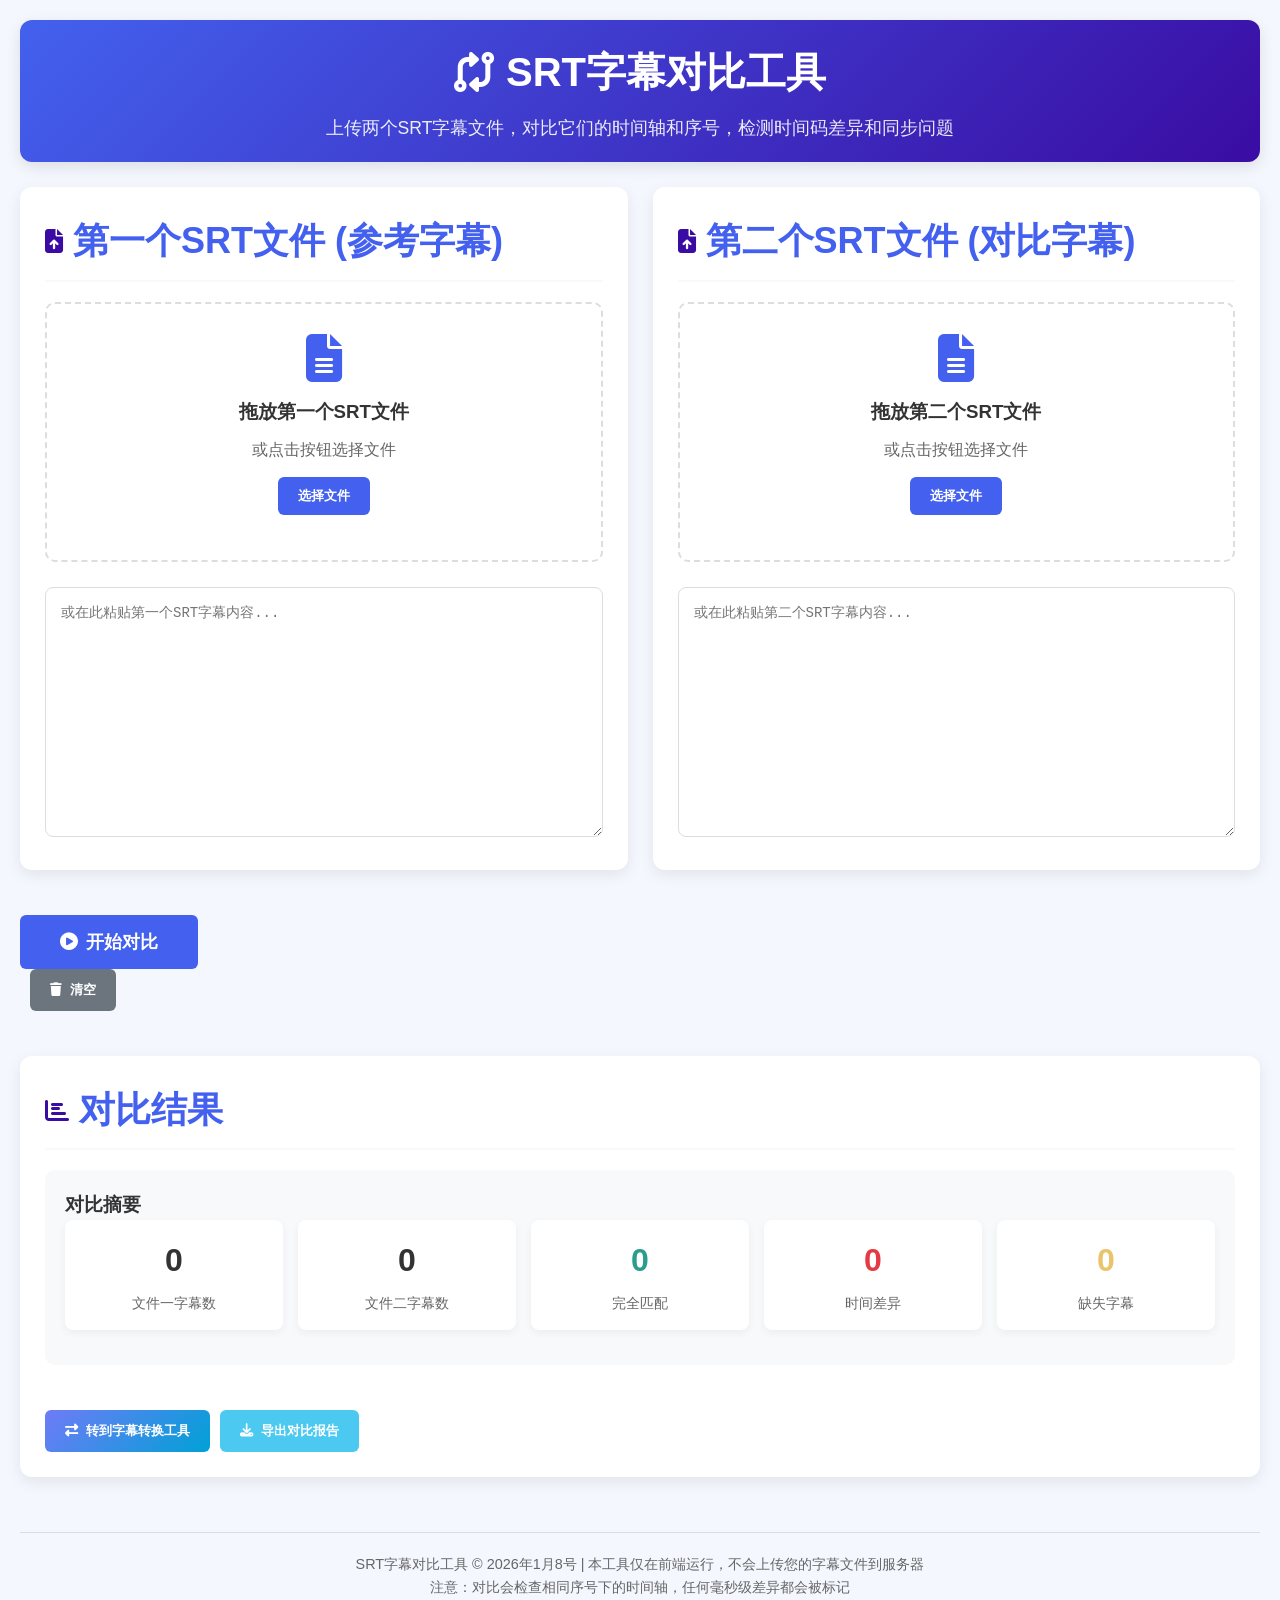
==== compare.html @ 90821ecc "整合字幕对比工具" ====
<!DOCTYPE html>
<html lang="zh-CN">
<head>
    <meta charset="UTF-8">
    <meta name="viewport" content="width=device-width, initial-scale=1.0">
    <title>SRT字幕对比工具</title>
    <link rel="stylesheet" href="compare.css">
    <link rel="stylesheet" href="https://cdnjs.cloudflare.com/ajax/libs/font-awesome/6.4.0/css/all.min.css">
    <meta name="description" content="在线对比两个SRT字幕文件的时间轴和序号差异">
    <meta name="keywords" content="SRT,字幕对比,时间轴对比,字幕同步检查">
</head>
<body>
    <div class="container">
        <header>
            <h1><i class="fas fa-code-compare"></i> SRT字幕对比工具</h1>
            <p>上传两个SRT字幕文件，对比它们的时间轴和序号，检测时间码差异和同步问题</p>
        </header>
        
        <div class="main-content">
            <!-- 第一个文件上传区域 -->
            <div class="input-section">
                <div class="section-title">
                    <i class="fas fa-file-upload"></i>
                    <h2>第一个SRT文件 (参考字幕)</h2>
                </div>
                
                <div class="file-input-area" id="dropArea1">
                    <i class="fas fa-file-alt"></i>
                    <h3>拖放第一个SRT文件</h3>
                    <p>或点击按钮选择文件</p>
                    <input type="file" id="fileInput1" accept=".srt,.txt" hidden>
                    <button class="upload-btn" id="browseBtn1">选择文件</button>
                    <p class="file-info" id="fileInfo1"></p>
                </div>
                
                <div class="textarea-container">
                    <textarea id="srtContent1" placeholder="或在此粘贴第一个SRT字幕内容..."></textarea>
                </div>
            </div>
            
            <!-- 第二个文件上传区域 -->
            <div class="input-section">
                <div class="section-title">
                    <i class="fas fa-file-upload"></i>
                    <h2>第二个SRT文件 (对比字幕)</h2>
                </div>
                
                <div class="file-input-area" id="dropArea2">
                    <i class="fas fa-file-alt"></i>
                    <h3>拖放第二个SRT文件</h3>
                    <p>或点击按钮选择文件</p>
                    <input type="file" id="fileInput2" accept=".srt,.txt" hidden>
                    <button class="upload-btn" id="browseBtn2">选择文件</button>
                    <p class="file-info" id="fileInfo2"></p>
                </div>
                
                <div class="textarea-container">
                    <textarea id="srtContent2" placeholder="或在此粘贴第二个SRT字幕内容..."></textarea>
                </div>
            </div>
        </div>
        
        <!-- 对比按钮 -->
        <div style="text-align: center; margin: 20px 0;">
            <button class="btn btn-primary" id="compareBtn" style="padding: 15px 40px; font-size: 1.1rem;">
                <i class="fas fa-play-circle"></i> 开始对比
            </button>
            <button class="btn btn-secondary" id="clearCompareBtn" style="margin-left: 10px;">
                <i class="fas fa-trash"></i> 清空
            </button>
        </div>
        
        <!-- 对比结果区域 -->
        <div class="output-section">
            <div class="section-title">
                <i class="fas fa-chart-bar"></i>
                <h2>对比结果</h2>
            </div>
            
            <div class="loading hidden" id="loadingIndicator">
                <i class="fas fa-spinner"></i>
                <p>正在对比字幕文件...</p>
            </div>
            
            <div id="resultsContainer">
                <!-- 总体统计 -->
                <div class="results-summary">
                    <h3>对比摘要</h3>
                    <div class="stats">
                        <div class="stat-item">
                            <div class="stat-value" id="totalSubtitles1">0</div>
                            <div class="stat-label">文件一字幕数</div>
                        </div>
                        <div class="stat-item">
                            <div class="stat-value" id="totalSubtitles2">0</div>
                            <div class="stat-label">文件二字幕数</div>
                        </div>
                        <div class="stat-item">
                            <div class="stat-value stat-good" id="exactMatches">0</div>
                            <div class="stat-label">完全匹配</div>
                        </div>
                        <div class="stat-item">
                            <div class="stat-value stat-error" id="timeDifferences">0</div>
                            <div class="stat-label">时间差异</div>
                        </div>
                        <div class="stat-item">
                            <div class="stat-value stat-warning" id="missingSubtitles">0</div>
                            <div class="stat-label">缺失字幕</div>
                        </div>
                    </div>
                </div>
                
                <!-- 详细对比结果 -->
                <div class="errors-list" id="comparisonResults">
                    <!-- 结果将动态生成 -->
                </div>
                
                <!-- 操作按钮 -->
                <div class="button-group" style="margin-top: 20px;">
                   <button class="btn btn-secondary" id="gotoInspectorBtn">
   		   <i class="fas fa-exchange-alt"></i> 转到字幕转换工具
		   </button>
                    <button class="btn btn-success" id="exportComparisonBtn">
                        <i class="fas fa-download"></i> 导出对比报告
                    </button>
                </div>
            </div>
        </div>
        
        <footer>
            <p>SRT字幕对比工具 &copy; 2026年1月8号 | 本工具仅在前端运行，不会上传您的字幕文件到服务器</p>
            <p>注意：对比会检查相同序号下的时间轴，任何毫秒级差异都会被标记</p>
        </footer>
    </div>
    
    <script src="compare.js"></script>
</body>
</html>
---- compare.css ----
:root {
    --primary-color: #4361ee;
    --secondary-color: #3a0ca3;
    --success-color: #4cc9f0;
    --warning-color: #f72585;
    --light-bg: #f8f9fa;
    --dark-text: #333;
    --light-text: #666;
    --border-color: #ddd;
    --error-color: #e63946;
    --timeline-color: #7209b7;
}

* {
    margin: 0;
    padding: 0;
    box-sizing: border-box;
    font-family: 'Segoe UI', Tahoma, Geneva, Verdana, sans-serif;
}

body {
    background-color: #f5f7ff;
    color: var(--dark-text);
    line-height: 1.6;
    padding: 20px;
    min-height: 100vh;
}

.container {
    max-width: 1400px;
    margin: 0 auto;
    display: flex;
    flex-direction: column;
    gap: 25px;
}

header {
    text-align: center;
    padding: 20px;
    background: linear-gradient(135deg, var(--primary-color), var(--secondary-color));
    color: white;
    border-radius: 12px;
    box-shadow: 0 5px 15px rgba(0, 0, 0, 0.1);
}

header h1 {
    font-size: 2.5rem;
    margin-bottom: 10px;
    display: flex;
    align-items: center;
    justify-content: center;
    gap: 12px;
}

header p {
    font-size: 1.1rem;
    opacity: 0.9;
    max-width: 800px;
    margin: 0 auto;
}

.main-content {
    display: flex;
    flex-wrap: wrap;
    gap: 25px;
}

.input-section, .output-section {
    flex: 1;
    min-width: 300px;
    background-color: white;
    border-radius: 12px;
    padding: 25px;
    box-shadow: 0 5px 15px rgba(0, 0, 0, 0.08);
}

.section-title {
    font-size: 1.5rem;
    color: var(--primary-color);
    margin-bottom: 20px;
    padding-bottom: 10px;
    border-bottom: 2px solid var(--light-bg);
    display: flex;
    align-items: center;
    gap: 10px;
}

.section-title i {
    color: var(--secondary-color);
}

.file-input-area {
    border: 2px dashed var(--border-color);
    border-radius: 10px;
    padding: 30px;
    text-align: center;
    margin-bottom: 25px;
    transition: all 0.3s ease;
    cursor: pointer;
}

.file-input-area:hover {
    border-color: var(--primary-color);
    background-color: rgba(67, 97, 238, 0.03);
}

.file-input-area i {
    font-size: 3rem;
    color: var(--primary-color);
    margin-bottom: 15px;
}

.file-input-area h3 {
    margin-bottom: 10px;
    color: var(--dark-text);
}

.file-input-area p {
    color: var(--light-text);
    margin-bottom: 15px;
}

.upload-btn {
    background-color: var(--primary-color);
    color: white;
    border: none;
    padding: 10px 20px;
    border-radius: 6px;
    cursor: pointer;
    font-weight: 600;
    transition: background-color 0.3s;
}

.upload-btn:hover {
    background-color: var(--secondary-color);
}

.textarea-container {
    margin-top: 20px;
}

textarea {
    width: 100%;
    min-height: 250px;
    padding: 15px;
    border: 1px solid var(--border-color);
    border-radius: 8px;
    resize: vertical;
    font-family: monospace;
    font-size: 14px;
    line-height: 1.5;
}

.button-group {
    display: flex;
    gap: 10px;
    margin-top: 20px;
    flex-wrap: wrap;
}

.btn {
    padding: 12px 20px;
    border-radius: 6px;
    border: none;
    cursor: pointer;
    font-weight: 600;
    transition: all 0.3s;
    display: flex;
    align-items: center;
    gap: 8px;
}

.btn-primary {
    background-color: var(--primary-color);
    color: white;
}

.btn-primary:hover {
    background-color: var(--secondary-color);
}

.btn-secondary {
    background-color: #6c757d;
    color: white;
}

.btn-secondary:hover {
    background-color: #5a6268;
}

.btn-success {
    background-color: var(--success-color);
    color: white;
}

.btn-success:hover {
    background-color: #3aa8d0;
}

.results-summary {
    background-color: var(--light-bg);
    border-radius: 10px;
    padding: 20px;
    margin-bottom: 25px;
}

.stats {
    display: flex;
    flex-wrap: wrap;
    gap: 15px;
    margin-bottom: 15px;
}

.stat-item {
    background-color: white;
    padding: 15px;
    border-radius: 8px;
    flex: 1;
    min-width: 150px;
    text-align: center;
    box-shadow: 0 3px 8px rgba(0, 0, 0, 0.05);
}

.stat-value {
    font-size: 2rem;
    font-weight: 700;
    margin-bottom: 5px;
}

.stat-label {
    color: var(--light-text);
    font-size: 0.9rem;
}

.stat-good {
    color: #2a9d8f;
}

.stat-warning {
    color: #e9c46a;
}

.stat-error {
    color: var(--error-color);
}

.errors-list {
    margin-top: 20px;
    max-height: 400px;
    overflow-y: auto;
}

.error-item {
    padding: 15px;
    border-left: 4px solid var(--error-color);
    background-color: #ffe6e6;
    margin-bottom: 10px;
    border-radius: 0 8px 8px 0;
}

.warning-item {
    padding: 15px;
    border-left: 4px solid var(--warning-color);
    background-color: #fff0f7;
    margin-bottom: 10px;
    border-radius: 0 8px 8px 0;
}

.error-title {
    font-weight: 600;
    margin-bottom: 5px;
    display: flex;
    align-items: center;
    gap: 8px;
}

.error-details {
    color: var(--light-text);
    font-size: 0.9rem;
    margin-top: 5px;
}

.fix-suggestion {
    margin-top: 15px;
    padding: 10px 15px;
    background-color: #e7f4ff;
    border-radius: 8px;
    border-left: 4px solid var(--success-color);
}

footer {
    text-align: center;
    margin-top: 30px;
    padding: 20px;
    color: var(--light-text);
    font-size: 0.9rem;
    border-top: 1px solid var(--border-color);
}

@media (max-width: 768px) {
    .main-content {
        flex-direction: column;
    }
    
    .button-group {
        flex-direction: column;
    }
    
    .btn {
        justify-content: center;
    }
    
    header h1 {
        font-size: 2rem;
    }
}

.hidden {
    display: none;
}

.loading {
    text-align: center;
    padding: 20px;
    color: var(--primary-color);
}

.loading i {
    font-size: 2rem;
    margin-bottom: 10px;
    animation: spin 1s linear infinite;
}

@keyframes spin {
    0% { transform: rotate(0deg); }
    100% { transform: rotate(360deg); }
}

/* 字幕对比工具特有样式 */
#gotoInspectorBtn {
    background: linear-gradient(135deg, #ff9800 0%, #f44336 100%);
    color: white;
    border: none;
}

#gotoInspectorBtn:hover {
    transform: translateY(-2px);
    box-shadow: 0 5px 15px rgba(0, 0, 0, 0.2);
    transition: all 0.3s ease;
}
/* 跳转到字幕格式转换工具按钮样式 */
#gotoInspectorBtn {
    background: linear-gradient(135deg, #6f7bf7 0%, #00a1d6 100%);
    color: white;
    border: none;
}

#gotoInspectorBtn:hover {
    transform: translateY(-2px);
    box-shadow: 0 5px 15px rgba(0, 0, 0, 0.2);
    transition: all 0.3s ease;
}
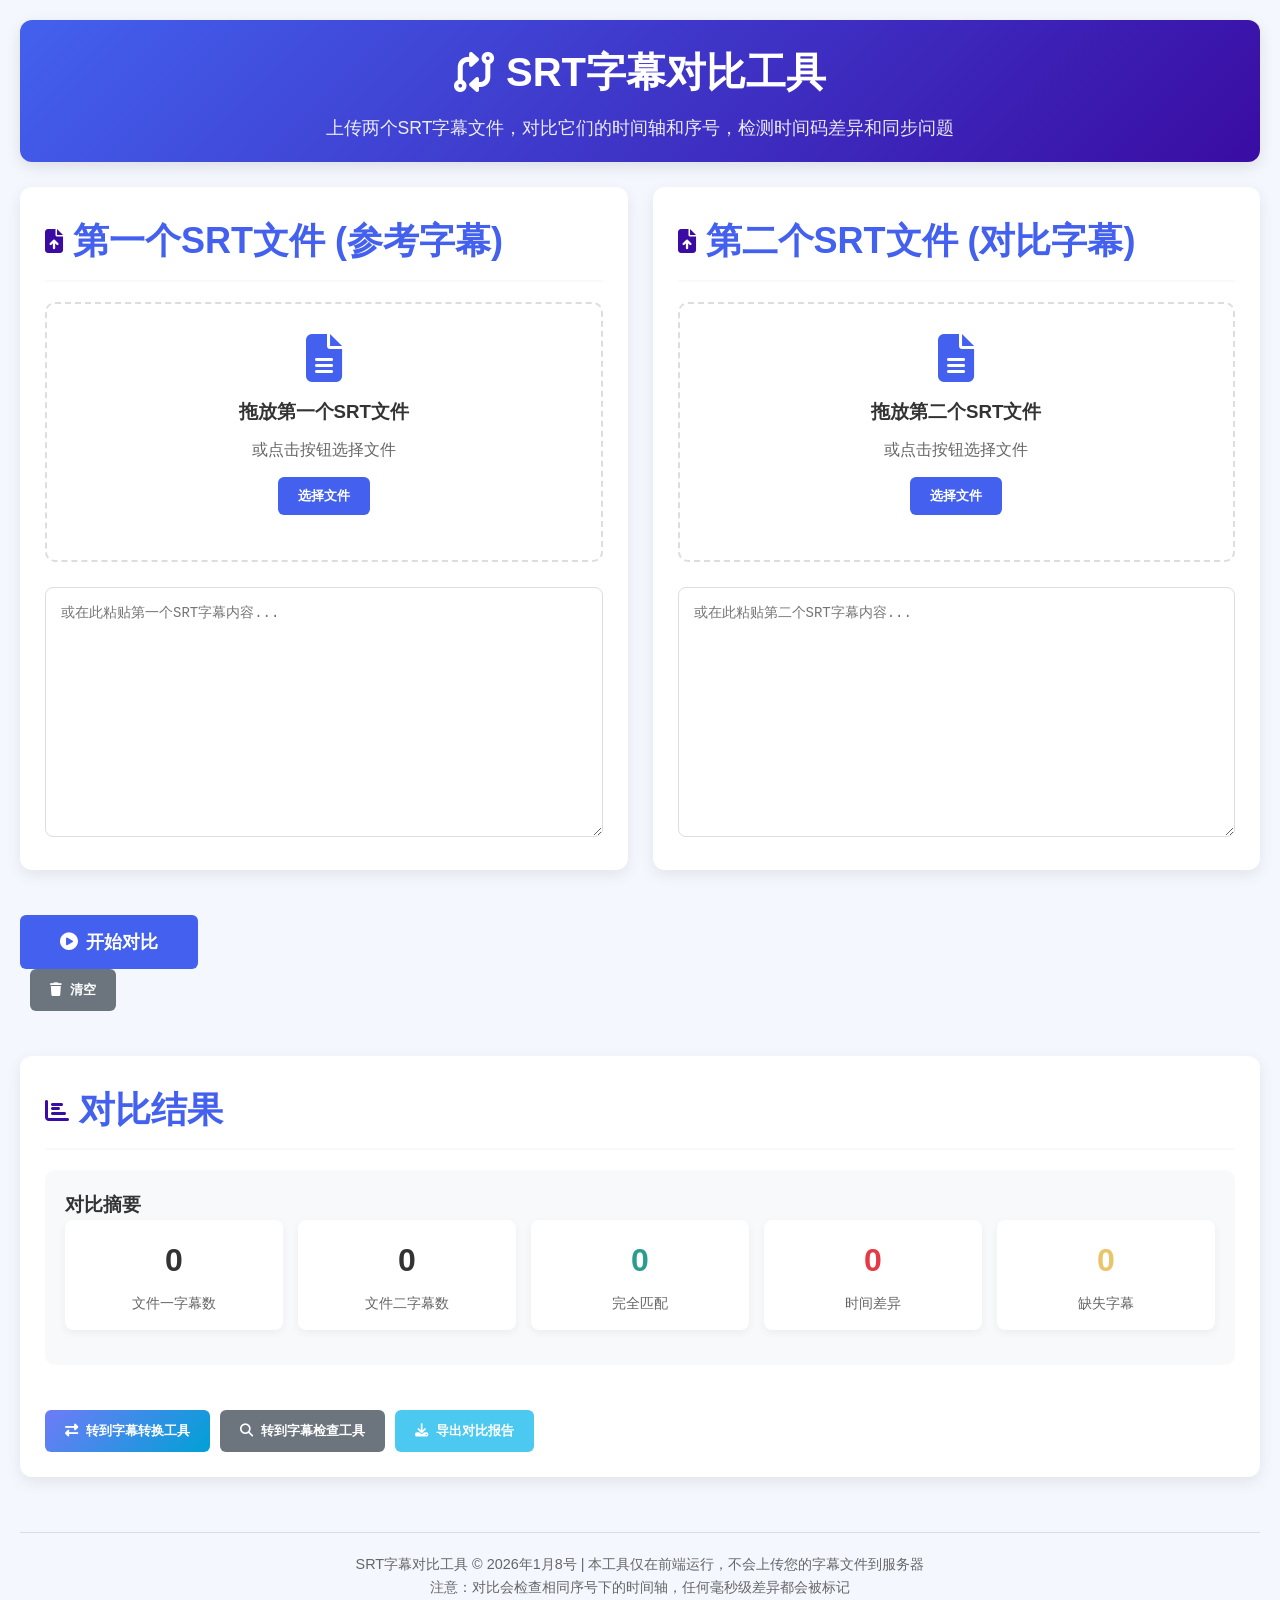
==== commit bdcd01aa: "整合字幕检查工具" ====
--- a/compare.html
+++ b/compare.html
@@ -118,11 +118,14 @@
                 <!-- 操作按钮 -->
                 <div class="button-group" style="margin-top: 20px;">
                    <button class="btn btn-secondary" id="gotoInspectorBtn">
-   		   <i class="fas fa-exchange-alt"></i> 转到字幕转换工具
+   		  	 <i class="fas fa-exchange-alt"></i> 转到字幕转换工具
 		   </button>
-                    <button class="btn btn-success" id="exportComparisonBtn">
+		   <button class="btn btn-secondary" id="gotoConverterBtn">
+    		  	 <i class="fas fa-search"></i> 转到字幕检查工具
+		   </button>
+                   <button class="btn btn-success" id="exportComparisonBtn">
                         <i class="fas fa-download"></i> 导出对比报告
-                    </button>
+                   </button>
                 </div>
             </div>
         </div>
